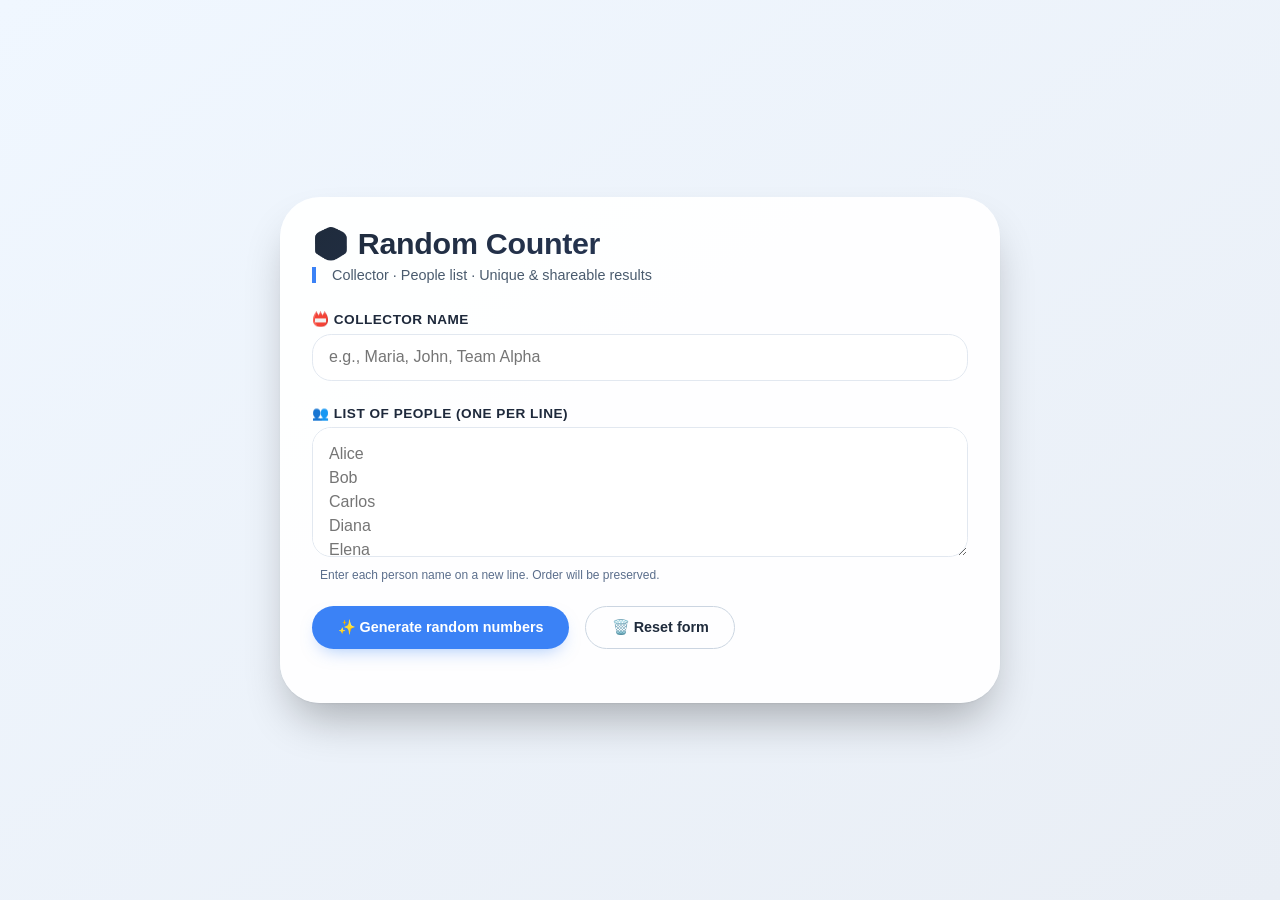
==== index.html @ 23230b96 "Number Allocator" ====
<!DOCTYPE html>
<html lang="en">
<head>
    <meta charset="UTF-8">
    <meta name="viewport" content="width=device-width, initial-scale=1.0, user-scalable=yes">
    <title>Random Counter · Unique Collector Draw</title>
    <style>
        * {
            box-sizing: border-box;
            margin: 0;
            padding: 0;
        }

        body {
            background: linear-gradient(145deg, #f0f7ff 0%, #e9eef5 100%);
            font-family: 'Segoe UI', Roboto, 'Helvetica Neue', sans-serif;
            min-height: 100vh;
            display: flex;
            justify-content: center;
            align-items: center;
            padding: 1.5rem;
        }

        /* main card container */
        .app-card {
            max-width: 720px;
            width: 100%;
            background: rgba(255,255,255,0.92);
            backdrop-filter: blur(0px);
            border-radius: 2.5rem;
            box-shadow: 0 25px 45px -12px rgba(0,0,0,0.3), 0 1px 2px rgba(0,0,0,0.05);
            overflow: hidden;
            transition: all 0.2s ease;
        }

        .inner {
            padding: 1.8rem 2rem 2.2rem;
        }

        h1 {
            font-size: 1.9rem;
            font-weight: 700;
            background: linear-gradient(135deg, #1f2b3c, #2c3e66);
            background-clip: text;
            -webkit-background-clip: text;
            color: transparent;
            letter-spacing: -0.3px;
            margin-bottom: 0.3rem;
        }

        .sub {
            color: #4a5b6e;
            border-left: 4px solid #3b82f6;
            padding-left: 1rem;
            margin-top: 0.2rem;
            margin-bottom: 1.8rem;
            font-weight: 450;
            font-size: 0.9rem;
        }

        /* form groups */
        .field-group {
            margin-bottom: 1.5rem;
        }

        label {
            display: block;
            font-weight: 600;
            font-size: 0.85rem;
            text-transform: uppercase;
            letter-spacing: 0.5px;
            color: #1e293b;
            margin-bottom: 0.4rem;
        }

        input, textarea {
            width: 100%;
            padding: 0.85rem 1rem;
            font-size: 1rem;
            border: 1.5px solid #e2e8f0;
            border-radius: 1.2rem;
            background: white;
            transition: 0.2s;
            font-family: inherit;
            outline: none;
            resize: vertical;
        }

        input:focus, textarea:focus {
            border-color: #3b82f6;
            box-shadow: 0 0 0 3px rgba(59,130,246,0.2);
        }

        textarea {
            min-height: 130px;
            line-height: 1.5;
        }

        .helper {
            font-size: 0.75rem;
            color: #5b6e8c;
            margin-top: 0.4rem;
            margin-left: 0.5rem;
        }

        .button-row {
            display: flex;
            flex-wrap: wrap;
            gap: 1rem;
            margin: 1.5rem 0 1.2rem;
        }

        button {
            background: #1e293b;
            border: none;
            padding: 0.75rem 1.6rem;
            border-radius: 2rem;
            font-weight: 600;
            font-size: 0.9rem;
            color: white;
            cursor: pointer;
            transition: 0.2s;
            box-shadow: 0 2px 5px rgba(0,0,0,0.1);
            display: inline-flex;
            align-items: center;
            gap: 8px;
        }

        button.primary {
            background: #3b82f6;
            box-shadow: 0 8px 18px -8px #3b82f680;
        }

        button.primary:hover {
            background: #2563eb;
            transform: translateY(-2px);
        }

        button.secondary {
            background: #475569;
        }
        button.secondary:hover {
            background: #334155;
        }
        button.outline {
            background: transparent;
            border: 1.5px solid #cbd5e1;
            color: #1f2b3c;
            box-shadow: none;
        }
        button.outline:hover {
            background: #f1f5f9;
            border-color: #3b82f6;
        }

        /* result / table area */
        .result-card {
            background: #f8fafc;
            border-radius: 1.5rem;
            margin-top: 1.5rem;
            padding: 1.2rem;
            border: 1px solid #e9edf2;
        }

        .result-header {
            display: flex;
            justify-content: space-between;
            align-items: baseline;
            flex-wrap: wrap;
            margin-bottom: 1rem;
            border-bottom: 1px dashed #cbd5e1;
            padding-bottom: 0.6rem;
        }

        .badge {
            background: #e6f0ff;
            color: #1e4b8f;
            padding: 0.2rem 0.8rem;
            border-radius: 2rem;
            font-size: 0.75rem;
            font-weight: 600;
        }

        .link-area {
            margin-top: 1rem;
            background: #ffffffdd;
            padding: 0.5rem 0.8rem;
            border-radius: 1rem;
            font-size: 0.8rem;
            word-break: break-all;
            display: flex;
            align-items: center;
            gap: 12px;
            flex-wrap: wrap;
        }
        .link-area code {
            background: #eef2ff;
            padding: 0.3rem 0.6rem;
            border-radius: 40px;
            font-family: monospace;
            font-size: 0.75rem;
            flex: 1;
            overflow-x: auto;
        }
        .copy-btn {
            background: none;
            border: none;
            font-size: 1.2rem;
            cursor: pointer;
            padding: 0 8px;
            color: #3b82f6;
        }
        table {
            width: 100%;
            border-collapse: collapse;
            font-size: 0.9rem;
        }
        th, td {
            text-align: left;
            padding: 0.65rem 0.3rem;
            border-bottom: 1px solid #e2e8f0;
        }
        th {
            font-weight: 600;
            color: #334155;
        }
        .random-number {
            font-weight: 700;
            font-family: monospace;
            font-size: 1.1rem;
            color: #0f3b6f;
        }
        .empty-state {
            text-align: center;
            padding: 2rem;
            color: #5a6e8a;
        }
        .footer-note {
            font-size: 0.7rem;
            text-align: center;
            margin-top: 1.2rem;
            color: #6c7f9c;
        }
        @media (max-width: 550px) {
            .inner { padding: 1.2rem; }
            button { padding: 0.6rem 1.2rem; }
        }
    </style>
</head>
<body>
<div class="app-card" id="appRoot">
    <div class="inner">
        <h1>🎲 Random Counter</h1>
        <div class="sub">Collector · People list · Unique & shareable results</div>

        <!-- collector name input -->
        <div class="field-group">
            <label>📛 Collector name</label>
            <input type="text" id="collectorName" placeholder="e.g., Maria, John, Team Alpha" autocomplete="off">
        </div>

        <!-- people list (one per line) -->
        <div class="field-group">
            <label>👥 List of people (one per line)</label>
            <textarea id="peopleList" placeholder="Alice&#10;Bob&#10;Carlos&#10;Diana&#10;Elena"></textarea>
            <div class="helper">Enter each person name on a new line. Order will be preserved.</div>
        </div>

        <div class="button-row">
            <button id="generateBtn" class="primary">✨ Generate random numbers</button>
            <button id="resetBtn" class="outline">🗑️ Reset form</button>
        </div>

        <!-- dynamic result panel (shows after generation or load) -->
        <div id="resultPanel" class="result-card" style="display: none;">
            <div class="result-header">
                <span><strong>🎲 Random Counter Results</strong></span>
                <span class="badge" id="maxCountDisplay">max: --</span>
            </div>
            <div id="peopleTableContainer">
                <!-- table will be injected -->
            </div>
            <div id="uniqueLinkContainer" class="link-area">
                <!-- dynamic link & copy -->
            </div>
            <div class="footer-note">
                🔒 Each draw uses unique random seeds. Stored permanently with this link.
            </div>
        </div>
    </div>
</div>

<script>
    (function(){
        // ---------- STORAGE KEY & HELPERS ----------
        // We use localStorage to keep the mapping: shortId -> full data snapshot
        // And we also keep current active session id for linking.

        // Storage structure:
        // "randcounter_sessions": { [sessionId]: { collector, peopleArray, numbersArray, createdAt, totalPeople } }
        // Additionally we maintain "randcounter_currentId" to optionally restore last generated session on load? But better:
        // On page load, check url hash OR query param ?id=xxx. 
        // If id present and valid -> load that session and display (read-only mode but can regenerate new from same list? we'll allow regenerate fresh? Actually we want to preserve but user can still generate new numbers for same people? We'll implement: load session data into form fields, then if user clicks generate again it creates new session with fresh random numbers and stores new ID.
        // This fits "unique link" behaviour: each stored snapshot has unique ID.

        const STORAGE_KEY = "randcounter_sessions";
        
        // Helper: load all sessions
        function loadSessions() {
            const raw = localStorage.getItem(STORAGE_KEY);
            if(!raw) return {};
            try {
                return JSON.parse(raw);
            } catch(e) { return {}; }
        }

        function saveSessions(sessions) {
            localStorage.setItem(STORAGE_KEY, JSON.stringify(sessions));
        }

        // generate a short unique id (8 chars alphanum, enough for demo)
        function generateShortId() {
            return Math.random().toString(36).substring(2, 10) + Date.now().toString(36);
        }

        // store a new session: collector, peopleArray (list of names), numbersArray (generated based on maxPeople)
        // returns sessionId
        function storeSession(collector, peopleArray, numbersArray) {
            const sessions = loadSessions();
            const sessionId = generateShortId();
            const totalPeople = peopleArray.length;
            sessions[sessionId] = {
                collector: collector,
                people: peopleArray,
                numbers: numbersArray,
                totalPeople: totalPeople,
                createdAt: Date.now()
            };
            saveSessions(sessions);
            return sessionId;
        }

        // update existing session (if needed, but we'll rather create new on regen)
        // However we also want to allow "re-generation" based on same people list? new session new link.
        
        // get session by id
        function getSession(id) {
            const sessions = loadSessions();
            return sessions[id] || null;
        }

        // generate random numbers for N people (max number = N, each gets 1..N unique? No spec says "random number for all of them based of the maximum number of people". 
        // Interpretation: for each person we assign a random integer between 1 and totalPeople (inclusive). Could have duplicates unless unique required? The wording "random counter" often means each gets distinct random number like shuffle. But original: "We create random number for all of them based of the maximum number of people" — could be each gets random from 1 to max, may repeat. For clarity and fair distinct assignment (like drawing numbers) many users expect each person gets a unique random number (a permutation). We'll implement distinct random assignment (1..N shuffled) because it's classic "random counter" and more meaningful for drawing. 
        // Implementation: generate array [1,2,...,total] then Fisher-Yates shuffle, then assign in same order as people list.
        function generateDistinctRandomNumbers(totalPeople) {
            if(totalPeople === 0) return [];
            const arr = Array.from({length: totalPeople}, (_, i) => i+1);
            // shuffle
            for(let i = arr.length - 1; i > 0; i--) {
                const j = Math.floor(Math.random() * (i + 1));
                [arr[i], arr[j]] = [arr[j], arr[i]];
            }
            return arr;
        }

        // render the result table + link + collector info
        function renderResultPanel(collectorName, peopleArray, numbersArray, sessionId) {
            const panel = document.getElementById('resultPanel');
            const tableContainer = document.getElementById('peopleTableContainer');
            const maxCountSpan = document.getElementById('maxCountDisplay');
            const linkContainer = document.getElementById('uniqueLinkContainer');
            
            if(!peopleArray.length) {
                tableContainer.innerHTML = '<div class="empty-state">⚠️ No people in list. Add at least one person.</div>';
                maxCountSpan.innerText = 'max: 0';
                linkContainer.innerHTML = '';
                panel.style.display = 'block';
                return;
            }
            
            const maxNum = peopleArray.length;
            maxCountSpan.innerText = `max: ${maxNum}  |  collector: ${escapeHtml(collectorName || '—')}`;
            
            // build table
            let html = `<table>
                        <thead>
                            <tr><th>#</th><th>Person name</th><th>🎲 Random number</th></tr>
                        </thead>
                        <tbody>`;
            for(let i=0; i<peopleArray.length; i++) {
                const person = peopleArray[i];
                const randVal = numbersArray[i];
                html += `<tr>
                            <td>${i+1}</td>
                            <td>${escapeHtml(person)}</td>
                            <td class="random-number">${randVal}</td>
                         </tr>`;
            }
            html += `</tbody></table>`;
            tableContainer.innerHTML = html;
            
            // build unique link (full url with query param id)
            const baseUrl = window.location.href.split('?')[0].split('#')[0];
            const uniqueUrl = `${baseUrl}?id=${sessionId}`;
            linkContainer.innerHTML = `
                <span style="font-weight:500;">🔗 Unique shareable link:</span>
                <code id="shareLinkText">${escapeHtml(uniqueUrl)}</code>
                <button class="copy-btn" id="copyLinkBtn" title="Copy link">📋</button>
                <span style="font-size:0.7rem; color:#4b6a9b;">(store this link to access results later)</span>
            `;
            // attach copy event
            const copyBtn = document.getElementById('copyLinkBtn');
            if(copyBtn) {
                copyBtn.addEventListener('click', () => {
                    const linkCode = document.getElementById('shareLinkText');
                    if(linkCode) {
                        navigator.clipboard.writeText(uniqueUrl).then(() => {
                            const originalText = copyBtn.innerText;
                            copyBtn.innerText = '✓';
                            setTimeout(() => { copyBtn.innerText = '📋'; }, 1500);
                        }).catch(() => alert("Manual copy: " + uniqueUrl));
                    }
                });
            }
            panel.style.display = 'block';
        }
        
        // simple escape against XSS
        function escapeHtml(str) {
            if(!str) return '';
            return str.replace(/[&<>]/g, function(m) {
                if(m === '&') return '&amp;';
                if(m === '<') return '&lt;';
                if(m === '>') return '&gt;';
                return m;
            }).replace(/[\uD800-\uDBFF][\uDC00-\uDFFF]/g, function(c) {
                return c;
            });
        }
        
        // main generation logic from current input fields
        function generateFromCurrentInput() {
            const collectorInput = document.getElementById('collectorName');
            const peopleTextarea = document.getElementById('peopleList');
            let collector = collectorInput.value.trim();
            const rawPeople = peopleTextarea.value;
            let peopleLines = rawPeople.split(/\r?\n/).filter(line => line.trim().length > 0);
            // remove duplicates? we preserve order as given, but allow duplicates names? possible but okay
            if(peopleLines.length === 0) {
                alert("Please enter at least one person name.");
                return null;
            }
            // clean each name (trim)
            peopleLines = peopleLines.map(p => p.trim());
            if(collector === "") collector = "Anonymous Collector";
            
            const total = peopleLines.length;
            const randomNumbers = generateDistinctRandomNumbers(total);
            // store session
            const sessionId = storeSession(collector, peopleLines, randomNumbers);
            // render result
            renderResultPanel(collector, peopleLines, randomNumbers, sessionId);
            
            // optional: store current session id in url without reload? but we set url after generation to reflect shareability
            // we will update browser history with new id (without full reload)
            const newUrl = `${window.location.href.split('?')[0].split('#')[0]}?id=${sessionId}`;
            window.history.pushState({}, '', newUrl);
            return sessionId;
        }
        
        // load session from id and populate form fields & results (display)
        function loadSessionAndDisplay(sessionId) {
            const session = getSession(sessionId);
            if(!session) {
                console.warn("Session not found", sessionId);
                // fallback: hide panel or show error
                const panel = document.getElementById('resultPanel');
                const tableContainer = document.getElementById('peopleTableContainer');
                if(panel) {
                    tableContainer.innerHTML = '<div class="empty-state">❌ Invalid or expired session link. Please generate new random counter.</div>';
                    document.getElementById('maxCountDisplay').innerText = 'max: --';
                    const linkDiv = document.getElementById('uniqueLinkContainer');
                    if(linkDiv) linkDiv.innerHTML = '';
                    panel.style.display = 'block';
                }
                return false;
            }
            // populate form fields with session data
            const collectorInput = document.getElementById('collectorName');
            const peopleTextarea = document.getElementById('peopleList');
            collectorInput.value = session.collector;
            peopleTextarea.value = session.people.join('\n');
            // render the same numbers from storage
            renderResultPanel(session.collector, session.people, session.numbers, sessionId);
            // also update URL to current id
            const cleanUrl = window.location.href.split('?')[0].split('#')[0];
            const newUrl = `${cleanUrl}?id=${sessionId}`;
            window.history.replaceState({}, '', newUrl);
            return true;
        }
        
        // reset form and clear result panel (but doesn't delete stored sessions, just UI)
        function resetForm() {
            document.getElementById('collectorName').value = '';
            document.getElementById('peopleList').value = '';
            const panel = document.getElementById('resultPanel');
            panel.style.display = 'none';
            // optional: clear url id param but keep same page without id
            const baseUrl = window.location.href.split('?')[0].split('#')[0];
            window.history.replaceState({}, '', baseUrl);
        }
        
        // on page load: check URL id parameter
        function onPageLoad() {
            const urlParams = new URLSearchParams(window.location.search);
            const sessionId = urlParams.get('id');
            if(sessionId && sessionId.length > 0) {
                const success = loadSessionAndDisplay(sessionId);
                if(!success) {
                    // show maybe fallback
                    resetForm();
                }
            } else {
                // nothing loaded, check if there's any default? maybe do nothing, panel hidden.
                document.getElementById('resultPanel').style.display = 'none';
            }
            
            // attach event listeners
            const generateBtn = document.getElementById('generateBtn');
            const resetBtn = document.getElementById('resetBtn');
            
            generateBtn.addEventListener('click', (e) => {
                e.preventDefault();
                generateFromCurrentInput();
            });
            
            resetBtn.addEventListener('click', (e) => {
                e.preventDefault();
                resetForm();
            });
            
            // Optional: if someone manually modifies people list and wants to generate fresh, button works.
        }
        
        // Expose for potential debugging no needed.
        onPageLoad();
    })();
</script>
</body>
</html>
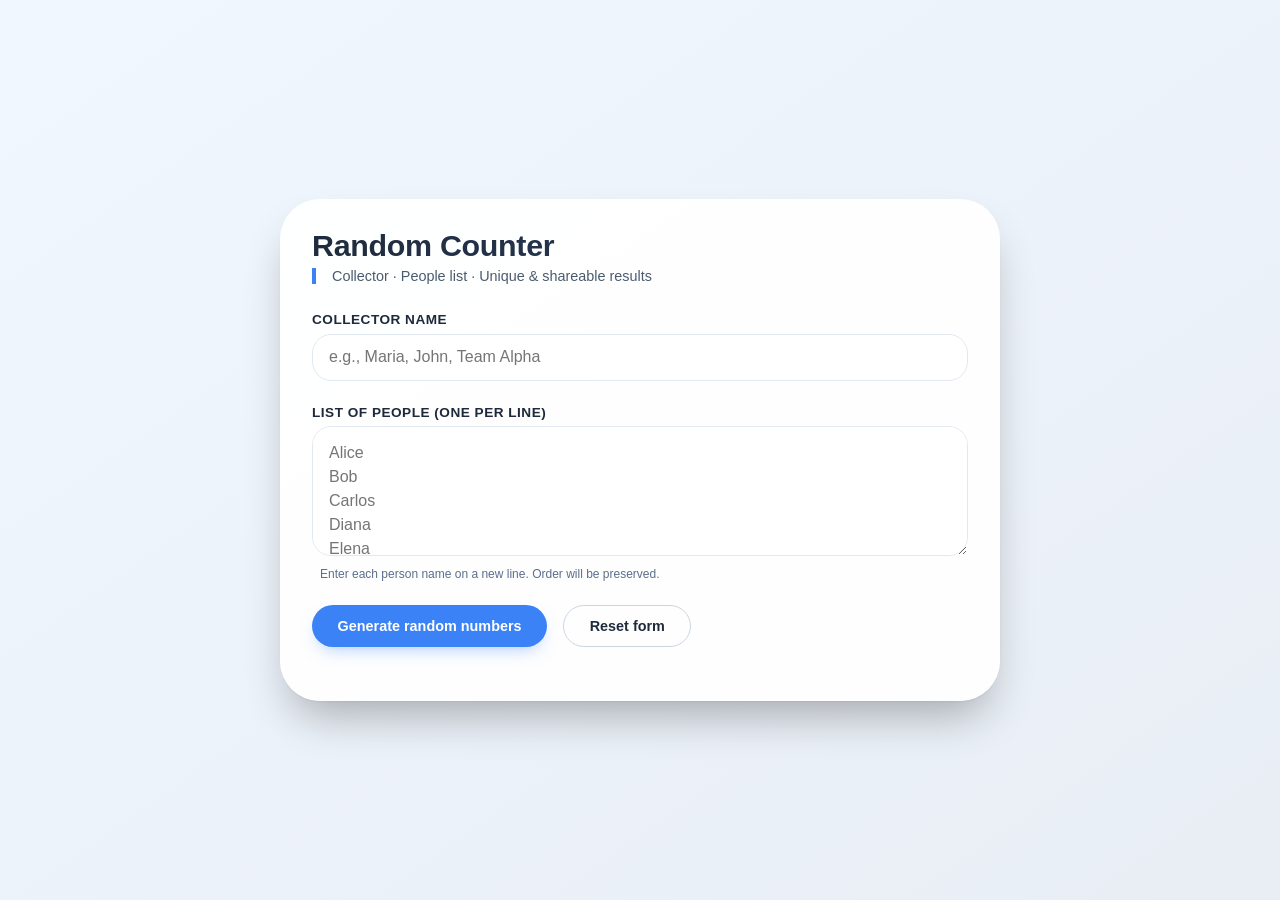
==== commit c418ac5b: "offline and online" ====
--- a/index.html
+++ b/index.html
@@ -1,550 +1,615 @@
-<!DOCTYPE html>
+<!doctype html>
 <html lang="en">
-<head>
-    <meta charset="UTF-8">
-    <meta name="viewport" content="width=device-width, initial-scale=1.0, user-scalable=yes">
-    <title>Random Counter · Unique Collector Draw</title>
-    <style>
-        * {
-            box-sizing: border-box;
-            margin: 0;
-            padding: 0;
-        }
-
-        body {
-            background: linear-gradient(145deg, #f0f7ff 0%, #e9eef5 100%);
-            font-family: 'Segoe UI', Roboto, 'Helvetica Neue', sans-serif;
-            min-height: 100vh;
-            display: flex;
-            justify-content: center;
-            align-items: center;
-            padding: 1.5rem;
-        }
-
-        /* main card container */
-        .app-card {
-            max-width: 720px;
-            width: 100%;
-            background: rgba(255,255,255,0.92);
-            backdrop-filter: blur(0px);
-            border-radius: 2.5rem;
-            box-shadow: 0 25px 45px -12px rgba(0,0,0,0.3), 0 1px 2px rgba(0,0,0,0.05);
-            overflow: hidden;
-            transition: all 0.2s ease;
-        }
-
-        .inner {
-            padding: 1.8rem 2rem 2.2rem;
-        }
-
-        h1 {
-            font-size: 1.9rem;
-            font-weight: 700;
-            background: linear-gradient(135deg, #1f2b3c, #2c3e66);
-            background-clip: text;
-            -webkit-background-clip: text;
-            color: transparent;
-            letter-spacing: -0.3px;
-            margin-bottom: 0.3rem;
-        }
-
-        .sub {
-            color: #4a5b6e;
-            border-left: 4px solid #3b82f6;
-            padding-left: 1rem;
-            margin-top: 0.2rem;
-            margin-bottom: 1.8rem;
-            font-weight: 450;
-            font-size: 0.9rem;
-        }
-
-        /* form groups */
-        .field-group {
-            margin-bottom: 1.5rem;
-        }
-
-        label {
-            display: block;
-            font-weight: 600;
-            font-size: 0.85rem;
-            text-transform: uppercase;
-            letter-spacing: 0.5px;
-            color: #1e293b;
-            margin-bottom: 0.4rem;
-        }
-
-        input, textarea {
-            width: 100%;
-            padding: 0.85rem 1rem;
-            font-size: 1rem;
-            border: 1.5px solid #e2e8f0;
-            border-radius: 1.2rem;
-            background: white;
-            transition: 0.2s;
-            font-family: inherit;
-            outline: none;
-            resize: vertical;
-        }
-
-        input:focus, textarea:focus {
-            border-color: #3b82f6;
-            box-shadow: 0 0 0 3px rgba(59,130,246,0.2);
-        }
-
-        textarea {
-            min-height: 130px;
-            line-height: 1.5;
-        }
-
-        .helper {
-            font-size: 0.75rem;
-            color: #5b6e8c;
-            margin-top: 0.4rem;
-            margin-left: 0.5rem;
-        }
-
-        .button-row {
-            display: flex;
-            flex-wrap: wrap;
-            gap: 1rem;
-            margin: 1.5rem 0 1.2rem;
-        }
-
-        button {
-            background: #1e293b;
-            border: none;
-            padding: 0.75rem 1.6rem;
-            border-radius: 2rem;
-            font-weight: 600;
-            font-size: 0.9rem;
-            color: white;
-            cursor: pointer;
-            transition: 0.2s;
-            box-shadow: 0 2px 5px rgba(0,0,0,0.1);
-            display: inline-flex;
-            align-items: center;
-            gap: 8px;
-        }
-
-        button.primary {
-            background: #3b82f6;
-            box-shadow: 0 8px 18px -8px #3b82f680;
-        }
-
-        button.primary:hover {
-            background: #2563eb;
-            transform: translateY(-2px);
-        }
-
-        button.secondary {
-            background: #475569;
-        }
-        button.secondary:hover {
-            background: #334155;
-        }
-        button.outline {
-            background: transparent;
-            border: 1.5px solid #cbd5e1;
-            color: #1f2b3c;
-            box-shadow: none;
-        }
-        button.outline:hover {
-            background: #f1f5f9;
-            border-color: #3b82f6;
-        }
-
-        /* result / table area */
-        .result-card {
-            background: #f8fafc;
-            border-radius: 1.5rem;
-            margin-top: 1.5rem;
-            padding: 1.2rem;
-            border: 1px solid #e9edf2;
-        }
-
-        .result-header {
-            display: flex;
-            justify-content: space-between;
-            align-items: baseline;
-            flex-wrap: wrap;
-            margin-bottom: 1rem;
-            border-bottom: 1px dashed #cbd5e1;
-            padding-bottom: 0.6rem;
-        }
-
-        .badge {
-            background: #e6f0ff;
-            color: #1e4b8f;
-            padding: 0.2rem 0.8rem;
-            border-radius: 2rem;
-            font-size: 0.75rem;
-            font-weight: 600;
-        }
-
-        .link-area {
-            margin-top: 1rem;
-            background: #ffffffdd;
-            padding: 0.5rem 0.8rem;
-            border-radius: 1rem;
-            font-size: 0.8rem;
-            word-break: break-all;
-            display: flex;
-            align-items: center;
-            gap: 12px;
-            flex-wrap: wrap;
-        }
-        .link-area code {
-            background: #eef2ff;
-            padding: 0.3rem 0.6rem;
-            border-radius: 40px;
-            font-family: monospace;
-            font-size: 0.75rem;
-            flex: 1;
-            overflow-x: auto;
-        }
-        .copy-btn {
-            background: none;
-            border: none;
-            font-size: 1.2rem;
-            cursor: pointer;
-            padding: 0 8px;
-            color: #3b82f6;
-        }
-        table {
-            width: 100%;
-            border-collapse: collapse;
-            font-size: 0.9rem;
-        }
-        th, td {
-            text-align: left;
-            padding: 0.65rem 0.3rem;
-            border-bottom: 1px solid #e2e8f0;
-        }
-        th {
-            font-weight: 600;
-            color: #334155;
-        }
-        .random-number {
-            font-weight: 700;
-            font-family: monospace;
-            font-size: 1.1rem;
-            color: #0f3b6f;
-        }
-        .empty-state {
-            text-align: center;
-            padding: 2rem;
-            color: #5a6e8a;
-        }
-        .footer-note {
-            font-size: 0.7rem;
-            text-align: center;
-            margin-top: 1.2rem;
-            color: #6c7f9c;
-        }
-        @media (max-width: 550px) {
-            .inner { padding: 1.2rem; }
-            button { padding: 0.6rem 1.2rem; }
-        }
-    </style>
-</head>
-<body>
-<div class="app-card" id="appRoot">
-    <div class="inner">
-        <h1>🎲 Random Counter</h1>
-        <div class="sub">Collector · People list · Unique & shareable results</div>
-
-        <!-- collector name input -->
-        <div class="field-group">
-            <label>📛 Collector name</label>
-            <input type="text" id="collectorName" placeholder="e.g., Maria, John, Team Alpha" autocomplete="off">
-        </div>
-
-        <!-- people list (one per line) -->
-        <div class="field-group">
-            <label>👥 List of people (one per line)</label>
-            <textarea id="peopleList" placeholder="Alice&#10;Bob&#10;Carlos&#10;Diana&#10;Elena"></textarea>
-            <div class="helper">Enter each person name on a new line. Order will be preserved.</div>
-        </div>
-
-        <div class="button-row">
-            <button id="generateBtn" class="primary">✨ Generate random numbers</button>
-            <button id="resetBtn" class="outline">🗑️ Reset form</button>
-        </div>
-
-        <!-- dynamic result panel (shows after generation or load) -->
-        <div id="resultPanel" class="result-card" style="display: none;">
-            <div class="result-header">
-                <span><strong>🎲 Random Counter Results</strong></span>
-                <span class="badge" id="maxCountDisplay">max: --</span>
-            </div>
-            <div id="peopleTableContainer">
-                <!-- table will be injected -->
-            </div>
-            <div id="uniqueLinkContainer" class="link-area">
-                <!-- dynamic link & copy -->
-            </div>
-            <div class="footer-note">
-                🔒 Each draw uses unique random seeds. Stored permanently with this link.
-            </div>
-        </div>
-    </div>
-</div>
-
-<script>
-    (function(){
-        // ---------- STORAGE KEY & HELPERS ----------
-        // We use localStorage to keep the mapping: shortId -> full data snapshot
-        // And we also keep current active session id for linking.
-
-        // Storage structure:
-        // "randcounter_sessions": { [sessionId]: { collector, peopleArray, numbersArray, createdAt, totalPeople } }
-        // Additionally we maintain "randcounter_currentId" to optionally restore last generated session on load? But better:
-        // On page load, check url hash OR query param ?id=xxx. 
-        // If id present and valid -> load that session and display (read-only mode but can regenerate new from same list? we'll allow regenerate fresh? Actually we want to preserve but user can still generate new numbers for same people? We'll implement: load session data into form fields, then if user clicks generate again it creates new session with fresh random numbers and stores new ID.
-        // This fits "unique link" behaviour: each stored snapshot has unique ID.
-
-        const STORAGE_KEY = "randcounter_sessions";
-        
-        // Helper: load all sessions
-        function loadSessions() {
-            const raw = localStorage.getItem(STORAGE_KEY);
-            if(!raw) return {};
-            try {
-                return JSON.parse(raw);
-            } catch(e) { return {}; }
-        }
-
-        function saveSessions(sessions) {
-            localStorage.setItem(STORAGE_KEY, JSON.stringify(sessions));
-        }
-
-        // generate a short unique id (8 chars alphanum, enough for demo)
-        function generateShortId() {
-            return Math.random().toString(36).substring(2, 10) + Date.now().toString(36);
-        }
-
-        // store a new session: collector, peopleArray (list of names), numbersArray (generated based on maxPeople)
-        // returns sessionId
-        function storeSession(collector, peopleArray, numbersArray) {
-            const sessions = loadSessions();
-            const sessionId = generateShortId();
-            const totalPeople = peopleArray.length;
-            sessions[sessionId] = {
-                collector: collector,
-                people: peopleArray,
-                numbers: numbersArray,
-                totalPeople: totalPeople,
-                createdAt: Date.now()
-            };
-            saveSessions(sessions);
-            return sessionId;
-        }
-
-        // update existing session (if needed, but we'll rather create new on regen)
-        // However we also want to allow "re-generation" based on same people list? new session new link.
-        
-        // get session by id
-        function getSession(id) {
-            const sessions = loadSessions();
-            return sessions[id] || null;
-        }
-
-        // generate random numbers for N people (max number = N, each gets 1..N unique? No spec says "random number for all of them based of the maximum number of people". 
-        // Interpretation: for each person we assign a random integer between 1 and totalPeople (inclusive). Could have duplicates unless unique required? The wording "random counter" often means each gets distinct random number like shuffle. But original: "We create random number for all of them based of the maximum number of people" — could be each gets random from 1 to max, may repeat. For clarity and fair distinct assignment (like drawing numbers) many users expect each person gets a unique random number (a permutation). We'll implement distinct random assignment (1..N shuffled) because it's classic "random counter" and more meaningful for drawing. 
-        // Implementation: generate array [1,2,...,total] then Fisher-Yates shuffle, then assign in same order as people list.
-        function generateDistinctRandomNumbers(totalPeople) {
-            if(totalPeople === 0) return [];
-            const arr = Array.from({length: totalPeople}, (_, i) => i+1);
-            // shuffle
-            for(let i = arr.length - 1; i > 0; i--) {
-                const j = Math.floor(Math.random() * (i + 1));
-                [arr[i], arr[j]] = [arr[j], arr[i]];
-            }
-            return arr;
-        }
-
-        // render the result table + link + collector info
-        function renderResultPanel(collectorName, peopleArray, numbersArray, sessionId) {
-            const panel = document.getElementById('resultPanel');
-            const tableContainer = document.getElementById('peopleTableContainer');
-            const maxCountSpan = document.getElementById('maxCountDisplay');
-            const linkContainer = document.getElementById('uniqueLinkContainer');
-            
-            if(!peopleArray.length) {
-                tableContainer.innerHTML = '<div class="empty-state">⚠️ No people in list. Add at least one person.</div>';
-                maxCountSpan.innerText = 'max: 0';
-                linkContainer.innerHTML = '';
-                panel.style.display = 'block';
-                return;
-            }
-            
-            const maxNum = peopleArray.length;
-            maxCountSpan.innerText = `max: ${maxNum}  |  collector: ${escapeHtml(collectorName || '—')}`;
-            
-            // build table
-            let html = `<table>
+	<head>
+		<meta charset="UTF-8" />
+		<meta
+			name="viewport"
+			content="width=device-width, initial-scale=1.0, user-scalable=yes" />
+		<title>Random Counter · Unique Collector Draw</title>
+		<style>
+			* {
+				box-sizing: border-box;
+				margin: 0;
+				padding: 0;
+			}
+
+			body {
+				background: linear-gradient(145deg, #f0f7ff 0%, #e9eef5 100%);
+				font-family: "Segoe UI", Roboto, "Helvetica Neue", sans-serif;
+				min-height: 100vh;
+				display: flex;
+				justify-content: center;
+				align-items: center;
+				padding: 1.5rem;
+			}
+
+			/* main card container */
+			.app-card {
+				max-width: 720px;
+				width: 100%;
+				background: rgba(255, 255, 255, 0.92);
+				backdrop-filter: blur(0px);
+				border-radius: 2.5rem;
+				box-shadow:
+					0 25px 45px -12px rgba(0, 0, 0, 0.3),
+					0 1px 2px rgba(0, 0, 0, 0.05);
+				overflow: hidden;
+				transition: all 0.2s ease;
+			}
+
+			.inner {
+				padding: 1.8rem 2rem 2.2rem;
+			}
+
+			h1 {
+				font-size: 1.9rem;
+				font-weight: 700;
+				background: linear-gradient(135deg, #1f2b3c, #2c3e66);
+				background-clip: text;
+				-webkit-background-clip: text;
+				color: transparent;
+				letter-spacing: -0.3px;
+				margin-bottom: 0.3rem;
+			}
+
+			.sub {
+				color: #4a5b6e;
+				border-left: 4px solid #3b82f6;
+				padding-left: 1rem;
+				margin-top: 0.2rem;
+				margin-bottom: 1.8rem;
+				font-weight: 450;
+				font-size: 0.9rem;
+			}
+
+			/* form groups */
+			.field-group {
+				margin-bottom: 1.5rem;
+			}
+
+			label {
+				display: block;
+				font-weight: 600;
+				font-size: 0.85rem;
+				text-transform: uppercase;
+				letter-spacing: 0.5px;
+				color: #1e293b;
+				margin-bottom: 0.4rem;
+			}
+
+			input,
+			textarea {
+				width: 100%;
+				padding: 0.85rem 1rem;
+				font-size: 1rem;
+				border: 1.5px solid #e2e8f0;
+				border-radius: 1.2rem;
+				background: white;
+				transition: 0.2s;
+				font-family: inherit;
+				outline: none;
+				resize: vertical;
+			}
+
+			input:focus,
+			textarea:focus {
+				border-color: #3b82f6;
+				box-shadow: 0 0 0 3px rgba(59, 130, 246, 0.2);
+			}
+
+			textarea {
+				min-height: 130px;
+				line-height: 1.5;
+			}
+
+			.helper {
+				font-size: 0.75rem;
+				color: #5b6e8c;
+				margin-top: 0.4rem;
+				margin-left: 0.5rem;
+			}
+
+			.button-row {
+				display: flex;
+				flex-wrap: wrap;
+				gap: 1rem;
+				margin: 1.5rem 0 1.2rem;
+			}
+
+			button {
+				background: #1e293b;
+				border: none;
+				padding: 0.75rem 1.6rem;
+				border-radius: 2rem;
+				font-weight: 600;
+				font-size: 0.9rem;
+				color: white;
+				cursor: pointer;
+				transition: 0.2s;
+				box-shadow: 0 2px 5px rgba(0, 0, 0, 0.1);
+				display: inline-flex;
+				align-items: center;
+				gap: 8px;
+			}
+
+			button.primary {
+				background: #3b82f6;
+				box-shadow: 0 8px 18px -8px #3b82f680;
+			}
+
+			button.primary:hover {
+				background: #2563eb;
+				transform: translateY(-2px);
+			}
+
+			button.secondary {
+				background: #475569;
+			}
+			button.secondary:hover {
+				background: #334155;
+			}
+			button.outline {
+				background: transparent;
+				border: 1.5px solid #cbd5e1;
+				color: #1f2b3c;
+				box-shadow: none;
+			}
+			button.outline:hover {
+				background: #f1f5f9;
+				border-color: #3b82f6;
+			}
+
+			/* result / table area */
+			.result-card {
+				background: #f8fafc;
+				border-radius: 1.5rem;
+				margin-top: 1.5rem;
+				padding: 1.2rem;
+				border: 1px solid #e9edf2;
+			}
+
+			.result-header {
+				display: flex;
+				justify-content: space-between;
+				align-items: baseline;
+				flex-wrap: wrap;
+				margin-bottom: 1rem;
+				border-bottom: 1px dashed #cbd5e1;
+				padding-bottom: 0.6rem;
+			}
+
+			.badge {
+				background: #e6f0ff;
+				color: #1e4b8f;
+				padding: 0.2rem 0.8rem;
+				border-radius: 2rem;
+				font-size: 0.75rem;
+				font-weight: 600;
+			}
+
+			.link-area {
+				margin-top: 1rem;
+				background: #ffffffdd;
+				padding: 0.5rem 0.8rem;
+				border-radius: 1rem;
+				font-size: 0.8rem;
+				word-break: break-all;
+				display: flex;
+				align-items: center;
+				gap: 12px;
+				flex-wrap: wrap;
+			}
+			.link-area code {
+				background: #eef2ff;
+				padding: 0.3rem 0.6rem;
+				border-radius: 40px;
+				font-family: monospace;
+				font-size: 0.75rem;
+				flex: 1;
+				overflow-x: auto;
+			}
+			.copy-btn {
+				background: none;
+				border: none;
+				font-size: 1.2rem;
+				cursor: pointer;
+				padding: 0 8px;
+				color: #3b82f6;
+			}
+			table {
+				width: 100%;
+				border-collapse: collapse;
+				font-size: 0.9rem;
+			}
+			th,
+			td {
+				text-align: left;
+				padding: 0.65rem 0.3rem;
+				border-bottom: 1px solid #e2e8f0;
+			}
+			th {
+				font-weight: 600;
+				color: #334155;
+			}
+			.random-number {
+				font-weight: 700;
+				font-family: monospace;
+				font-size: 1.1rem;
+				color: #0f3b6f;
+			}
+			.empty-state {
+				text-align: center;
+				padding: 2rem;
+				color: #5a6e8a;
+			}
+			.footer-note {
+				font-size: 0.7rem;
+				text-align: center;
+				margin-top: 1.2rem;
+				color: #6c7f9c;
+			}
+			@media (max-width: 550px) {
+				.inner {
+					padding: 1.2rem;
+				}
+				button {
+					padding: 0.6rem 1.2rem;
+				}
+			}
+		</style>
+	</head>
+	<body>
+		<div class="app-card" id="appRoot">
+			<div class="inner">
+				<h1>Random Counter</h1>
+				<div class="sub">
+					Collector · People list · Unique & shareable results
+				</div>
+
+				<!-- collector name input -->
+				<div class="field-group">
+					<label> Collector name</label>
+					<input
+						type="text"
+						id="collectorName"
+						placeholder="e.g., Maria, John, Team Alpha"
+						autocomplete="off" />
+				</div>
+
+				<!-- people list (one per line) -->
+				<div class="field-group">
+					<label> List of people (one per line)</label>
+					<textarea
+						id="peopleList"
+						placeholder="Alice&#10;Bob&#10;Carlos&#10;Diana&#10;Elena"></textarea>
+					<div class="helper">
+						Enter each person name on a new line. Order will be preserved.
+					</div>
+				</div>
+
+				<div class="button-row">
+					<button id="generateBtn" class="primary">
+						Generate random numbers
+					</button>
+					<button id="resetBtn" class="outline">Reset form</button>
+				</div>
+
+				<!-- dynamic result panel (shows after generation or load) -->
+				<div id="resultPanel" class="result-card" style="display: none">
+					<div class="result-header">
+						<span><strong>Random Counter Results</strong></span>
+						<span class="badge" id="maxCountDisplay">max: --</span>
+					</div>
+					<div id="peopleTableContainer">
+						<!-- table will be injected -->
+					</div>
+					<div id="uniqueLinkContainer" class="link-area">
+						<!-- dynamic link & copy -->
+					</div>
+					<div class="footer-note">
+						🔒 Each draw uses unique random seeds. Stored permanently with this
+						link.
+					</div>
+					<div class="footer-note">
+						For offline user, results are stored in browser's localStorage.
+						Redirect to online storage so you can each share link corresponds of
+						a specific draw to everyone.
+						<a
+							href="./Test/index.html"
+							target="_blank"
+							rel="noopener noreferrer"
+							>View online version</a
+						>
+					</div>
+				</div>
+			</div>
+		</div>
+
+		<script>
+			(function () {
+				// ---------- STORAGE KEY & HELPERS ----------
+				// We use localStorage to keep the mapping: shortId -> full data snapshot
+				// And we also keep current active session id for linking.
+
+				// Storage structure:
+				// "randcounter_sessions": { [sessionId]: { collector, peopleArray, numbersArray, createdAt, totalPeople } }
+				// Additionally we maintain "randcounter_currentId" to optionally restore last generated session on load? But better:
+				// On page load, check url hash OR query param ?id=xxx.
+				// If id present and valid -> load that session and display (read-only mode but can regenerate new from same list? we'll allow regenerate fresh? Actually we want to preserve but user can still generate new numbers for same people? We'll implement: load session data into form fields, then if user clicks generate again it creates new session with fresh random numbers and stores new ID.
+				// This fits "unique link" behaviour: each stored snapshot has unique ID.
+
+				const STORAGE_KEY = "randcounter_sessions";
+
+				// Helper: load all sessions
+				function loadSessions() {
+					const raw = localStorage.getItem(STORAGE_KEY);
+					if (!raw) return {};
+					try {
+						return JSON.parse(raw);
+					} catch (e) {
+						return {};
+					}
+				}
+
+				function saveSessions(sessions) {
+					localStorage.setItem(STORAGE_KEY, JSON.stringify(sessions));
+				}
+
+				// generate a short unique id (8 chars alphanum, enough for demo)
+				function generateShortId() {
+					return (
+						Math.random().toString(36).substring(2, 10) +
+						Date.now().toString(36)
+					);
+				}
+
+				// store a new session: collector, peopleArray (list of names), numbersArray (generated based on maxPeople)
+				// returns sessionId
+				function storeSession(collector, peopleArray, numbersArray) {
+					const sessions = loadSessions();
+					const sessionId = generateShortId();
+					const totalPeople = peopleArray.length;
+					sessions[sessionId] = {
+						collector: collector,
+						people: peopleArray,
+						numbers: numbersArray,
+						totalPeople: totalPeople,
+						createdAt: Date.now(),
+					};
+					saveSessions(sessions);
+					return sessionId;
+				}
+
+				// update existing session (if needed, but we'll rather create new on regen)
+				// However we also want to allow "re-generation" based on same people list? new session new link.
+
+				// get session by id
+				function getSession(id) {
+					const sessions = loadSessions();
+					return sessions[id] || null;
+				}
+
+				// generate random numbers for N people (max number = N, each gets 1..N unique? No spec says "random number for all of them based of the maximum number of people".
+				// Interpretation: for each person we assign a random integer between 1 and totalPeople (inclusive). Could have duplicates unless unique required? The wording "random counter" often means each gets distinct random number like shuffle. But original: "We create random number for all of them based of the maximum number of people" — could be each gets random from 1 to max, may repeat. For clarity and fair distinct assignment (like drawing numbers) many users expect each person gets a unique random number (a permutation). We'll implement distinct random assignment (1..N shuffled) because it's classic "random counter" and more meaningful for drawing.
+				// Implementation: generate array [1,2,...,total] then Fisher-Yates shuffle, then assign in same order as people list.
+				function generateDistinctRandomNumbers(totalPeople) {
+					if (totalPeople === 0) return [];
+					const arr = Array.from({ length: totalPeople }, (_, i) => i + 1);
+					// shuffle
+					for (let i = arr.length - 1; i > 0; i--) {
+						const j = Math.floor(Math.random() * (i + 1));
+						[arr[i], arr[j]] = [arr[j], arr[i]];
+					}
+					return arr;
+				}
+
+				// render the result table + link + collector info
+				function renderResultPanel(
+					collectorName,
+					peopleArray,
+					numbersArray,
+					sessionId,
+				) {
+					const panel = document.getElementById("resultPanel");
+					const tableContainer = document.getElementById(
+						"peopleTableContainer",
+					);
+					const maxCountSpan = document.getElementById("maxCountDisplay");
+					const linkContainer = document.getElementById("uniqueLinkContainer");
+
+					if (!peopleArray.length) {
+						tableContainer.innerHTML =
+							'<div class="empty-state">⚠️ No people in list. Add at least one person.</div>';
+						maxCountSpan.innerText = "max: 0";
+						linkContainer.innerHTML = "";
+						panel.style.display = "block";
+						return;
+					}
+
+					const maxNum = peopleArray.length;
+					maxCountSpan.innerText = `max: ${maxNum}  |  collector: ${escapeHtml(collectorName || "—")}`;
+
+					// build table
+					let html = `<table>
                         <thead>
                             <tr><th>#</th><th>Person name</th><th>🎲 Random number</th></tr>
                         </thead>
                         <tbody>`;
-            for(let i=0; i<peopleArray.length; i++) {
-                const person = peopleArray[i];
-                const randVal = numbersArray[i];
-                html += `<tr>
-                            <td>${i+1}</td>
+					for (let i = 0; i < peopleArray.length; i++) {
+						const person = peopleArray[i];
+						const randVal = numbersArray[i];
+						html += `<tr>
+                            <td>${i + 1}</td>
                             <td>${escapeHtml(person)}</td>
                             <td class="random-number">${randVal}</td>
                          </tr>`;
-            }
-            html += `</tbody></table>`;
-            tableContainer.innerHTML = html;
-            
-            // build unique link (full url with query param id)
-            const baseUrl = window.location.href.split('?')[0].split('#')[0];
-            const uniqueUrl = `${baseUrl}?id=${sessionId}`;
-            linkContainer.innerHTML = `
+					}
+					html += `</tbody></table>`;
+					tableContainer.innerHTML = html;
+
+					// build unique link (full url with query param id)
+					const baseUrl = window.location.href.split("?")[0].split("#")[0];
+					const uniqueUrl = `${baseUrl}?id=${sessionId}`;
+					linkContainer.innerHTML = `
                 <span style="font-weight:500;">🔗 Unique shareable link:</span>
                 <code id="shareLinkText">${escapeHtml(uniqueUrl)}</code>
                 <button class="copy-btn" id="copyLinkBtn" title="Copy link">📋</button>
                 <span style="font-size:0.7rem; color:#4b6a9b;">(store this link to access results later)</span>
             `;
-            // attach copy event
-            const copyBtn = document.getElementById('copyLinkBtn');
-            if(copyBtn) {
-                copyBtn.addEventListener('click', () => {
-                    const linkCode = document.getElementById('shareLinkText');
-                    if(linkCode) {
-                        navigator.clipboard.writeText(uniqueUrl).then(() => {
-                            const originalText = copyBtn.innerText;
-                            copyBtn.innerText = '✓';
-                            setTimeout(() => { copyBtn.innerText = '📋'; }, 1500);
-                        }).catch(() => alert("Manual copy: " + uniqueUrl));
-                    }
-                });
-            }
-            panel.style.display = 'block';
-        }
-        
-        // simple escape against XSS
-        function escapeHtml(str) {
-            if(!str) return '';
-            return str.replace(/[&<>]/g, function(m) {
-                if(m === '&') return '&amp;';
-                if(m === '<') return '&lt;';
-                if(m === '>') return '&gt;';
-                return m;
-            }).replace(/[\uD800-\uDBFF][\uDC00-\uDFFF]/g, function(c) {
-                return c;
-            });
-        }
-        
-        // main generation logic from current input fields
-        function generateFromCurrentInput() {
-            const collectorInput = document.getElementById('collectorName');
-            const peopleTextarea = document.getElementById('peopleList');
-            let collector = collectorInput.value.trim();
-            const rawPeople = peopleTextarea.value;
-            let peopleLines = rawPeople.split(/\r?\n/).filter(line => line.trim().length > 0);
-            // remove duplicates? we preserve order as given, but allow duplicates names? possible but okay
-            if(peopleLines.length === 0) {
-                alert("Please enter at least one person name.");
-                return null;
-            }
-            // clean each name (trim)
-            peopleLines = peopleLines.map(p => p.trim());
-            if(collector === "") collector = "Anonymous Collector";
-            
-            const total = peopleLines.length;
-            const randomNumbers = generateDistinctRandomNumbers(total);
-            // store session
-            const sessionId = storeSession(collector, peopleLines, randomNumbers);
-            // render result
-            renderResultPanel(collector, peopleLines, randomNumbers, sessionId);
-            
-            // optional: store current session id in url without reload? but we set url after generation to reflect shareability
-            // we will update browser history with new id (without full reload)
-            const newUrl = `${window.location.href.split('?')[0].split('#')[0]}?id=${sessionId}`;
-            window.history.pushState({}, '', newUrl);
-            return sessionId;
-        }
-        
-        // load session from id and populate form fields & results (display)
-        function loadSessionAndDisplay(sessionId) {
-            const session = getSession(sessionId);
-            if(!session) {
-                console.warn("Session not found", sessionId);
-                // fallback: hide panel or show error
-                const panel = document.getElementById('resultPanel');
-                const tableContainer = document.getElementById('peopleTableContainer');
-                if(panel) {
-                    tableContainer.innerHTML = '<div class="empty-state">❌ Invalid or expired session link. Please generate new random counter.</div>';
-                    document.getElementById('maxCountDisplay').innerText = 'max: --';
-                    const linkDiv = document.getElementById('uniqueLinkContainer');
-                    if(linkDiv) linkDiv.innerHTML = '';
-                    panel.style.display = 'block';
-                }
-                return false;
-            }
-            // populate form fields with session data
-            const collectorInput = document.getElementById('collectorName');
-            const peopleTextarea = document.getElementById('peopleList');
-            collectorInput.value = session.collector;
-            peopleTextarea.value = session.people.join('\n');
-            // render the same numbers from storage
-            renderResultPanel(session.collector, session.people, session.numbers, sessionId);
-            // also update URL to current id
-            const cleanUrl = window.location.href.split('?')[0].split('#')[0];
-            const newUrl = `${cleanUrl}?id=${sessionId}`;
-            window.history.replaceState({}, '', newUrl);
-            return true;
-        }
-        
-        // reset form and clear result panel (but doesn't delete stored sessions, just UI)
-        function resetForm() {
-            document.getElementById('collectorName').value = '';
-            document.getElementById('peopleList').value = '';
-            const panel = document.getElementById('resultPanel');
-            panel.style.display = 'none';
-            // optional: clear url id param but keep same page without id
-            const baseUrl = window.location.href.split('?')[0].split('#')[0];
-            window.history.replaceState({}, '', baseUrl);
-        }
-        
-        // on page load: check URL id parameter
-        function onPageLoad() {
-            const urlParams = new URLSearchParams(window.location.search);
-            const sessionId = urlParams.get('id');
-            if(sessionId && sessionId.length > 0) {
-                const success = loadSessionAndDisplay(sessionId);
-                if(!success) {
-                    // show maybe fallback
-                    resetForm();
-                }
-            } else {
-                // nothing loaded, check if there's any default? maybe do nothing, panel hidden.
-                document.getElementById('resultPanel').style.display = 'none';
-            }
-            
-            // attach event listeners
-            const generateBtn = document.getElementById('generateBtn');
-            const resetBtn = document.getElementById('resetBtn');
-            
-            generateBtn.addEventListener('click', (e) => {
-                e.preventDefault();
-                generateFromCurrentInput();
-            });
-            
-            resetBtn.addEventListener('click', (e) => {
-                e.preventDefault();
-                resetForm();
-            });
-            
-            // Optional: if someone manually modifies people list and wants to generate fresh, button works.
-        }
-        
-        // Expose for potential debugging no needed.
-        onPageLoad();
-    })();
-</script>
-</body>
-</html>+					// attach copy event
+					const copyBtn = document.getElementById("copyLinkBtn");
+					if (copyBtn) {
+						copyBtn.addEventListener("click", () => {
+							const linkCode = document.getElementById("shareLinkText");
+							if (linkCode) {
+								navigator.clipboard
+									.writeText(uniqueUrl)
+									.then(() => {
+										const originalText = copyBtn.innerText;
+										copyBtn.innerText = "✓";
+										setTimeout(() => {
+											copyBtn.innerText = "📋";
+										}, 1500);
+									})
+									.catch(() => alert("Manual copy: " + uniqueUrl));
+							}
+						});
+					}
+					panel.style.display = "block";
+				}
+
+				// simple escape against XSS
+				function escapeHtml(str) {
+					if (!str) return "";
+					return str
+						.replace(/[&<>]/g, function (m) {
+							if (m === "&") return "&amp;";
+							if (m === "<") return "&lt;";
+							if (m === ">") return "&gt;";
+							return m;
+						})
+						.replace(/[\uD800-\uDBFF][\uDC00-\uDFFF]/g, function (c) {
+							return c;
+						});
+				}
+
+				// main generation logic from current input fields
+				function generateFromCurrentInput() {
+					const collectorInput = document.getElementById("collectorName");
+					const peopleTextarea = document.getElementById("peopleList");
+					let collector = collectorInput.value.trim();
+					const rawPeople = peopleTextarea.value;
+					let peopleLines = rawPeople
+						.split(/\r?\n/)
+						.filter((line) => line.trim().length > 0);
+					// remove duplicates? we preserve order as given, but allow duplicates names? possible but okay
+					if (peopleLines.length === 0) {
+						alert("Please enter at least one person name.");
+						return null;
+					}
+					// clean each name (trim)
+					peopleLines = peopleLines.map((p) => p.trim());
+					if (collector === "") collector = "Anonymous Collector";
+
+					const total = peopleLines.length;
+					const randomNumbers = generateDistinctRandomNumbers(total);
+					// store session
+					const sessionId = storeSession(collector, peopleLines, randomNumbers);
+					// render result
+					renderResultPanel(collector, peopleLines, randomNumbers, sessionId);
+
+					// optional: store current session id in url without reload? but we set url after generation to reflect shareability
+					// we will update browser history with new id (without full reload)
+					const newUrl = `${window.location.href.split("?")[0].split("#")[0]}?id=${sessionId}`;
+					window.history.pushState({}, "", newUrl);
+					return sessionId;
+				}
+
+				// load session from id and populate form fields & results (display)
+				function loadSessionAndDisplay(sessionId) {
+					const session = getSession(sessionId);
+					if (!session) {
+						console.warn("Session not found", sessionId);
+						// fallback: hide panel or show error
+						const panel = document.getElementById("resultPanel");
+						const tableContainer = document.getElementById(
+							"peopleTableContainer",
+						);
+						if (panel) {
+							tableContainer.innerHTML =
+								'<div class="empty-state">❌ Invalid or expired session link. Please generate new random counter.</div>';
+							document.getElementById("maxCountDisplay").innerText = "max: --";
+							const linkDiv = document.getElementById("uniqueLinkContainer");
+							if (linkDiv) linkDiv.innerHTML = "";
+							panel.style.display = "block";
+						}
+						return false;
+					}
+					// populate form fields with session data
+					const collectorInput = document.getElementById("collectorName");
+					const peopleTextarea = document.getElementById("peopleList");
+					collectorInput.value = session.collector;
+					peopleTextarea.value = session.people.join("\n");
+					// render the same numbers from storage
+					renderResultPanel(
+						session.collector,
+						session.people,
+						session.numbers,
+						sessionId,
+					);
+					// also update URL to current id
+					const cleanUrl = window.location.href.split("?")[0].split("#")[0];
+					const newUrl = `${cleanUrl}?id=${sessionId}`;
+					window.history.replaceState({}, "", newUrl);
+					return true;
+				}
+
+				// reset form and clear result panel (but doesn't delete stored sessions, just UI)
+				function resetForm() {
+					document.getElementById("collectorName").value = "";
+					document.getElementById("peopleList").value = "";
+					const panel = document.getElementById("resultPanel");
+					panel.style.display = "none";
+					// optional: clear url id param but keep same page without id
+					const baseUrl = window.location.href.split("?")[0].split("#")[0];
+					window.history.replaceState({}, "", baseUrl);
+				}
+
+				// on page load: check URL id parameter
+				function onPageLoad() {
+					const urlParams = new URLSearchParams(window.location.search);
+					const sessionId = urlParams.get("id");
+					if (sessionId && sessionId.length > 0) {
+						const success = loadSessionAndDisplay(sessionId);
+						if (!success) {
+							// show maybe fallback
+							resetForm();
+						}
+					} else {
+						// nothing loaded, check if there's any default? maybe do nothing, panel hidden.
+						document.getElementById("resultPanel").style.display = "none";
+					}
+
+					// attach event listeners
+					const generateBtn = document.getElementById("generateBtn");
+					const resetBtn = document.getElementById("resetBtn");
+
+					generateBtn.addEventListener("click", (e) => {
+						e.preventDefault();
+						generateFromCurrentInput();
+					});
+
+					resetBtn.addEventListener("click", (e) => {
+						e.preventDefault();
+						resetForm();
+					});
+
+					// Optional: if someone manually modifies people list and wants to generate fresh, button works.
+				}
+
+				// Expose for potential debugging no needed.
+				onPageLoad();
+			})();
+		</script>
+	</body>
+</html>
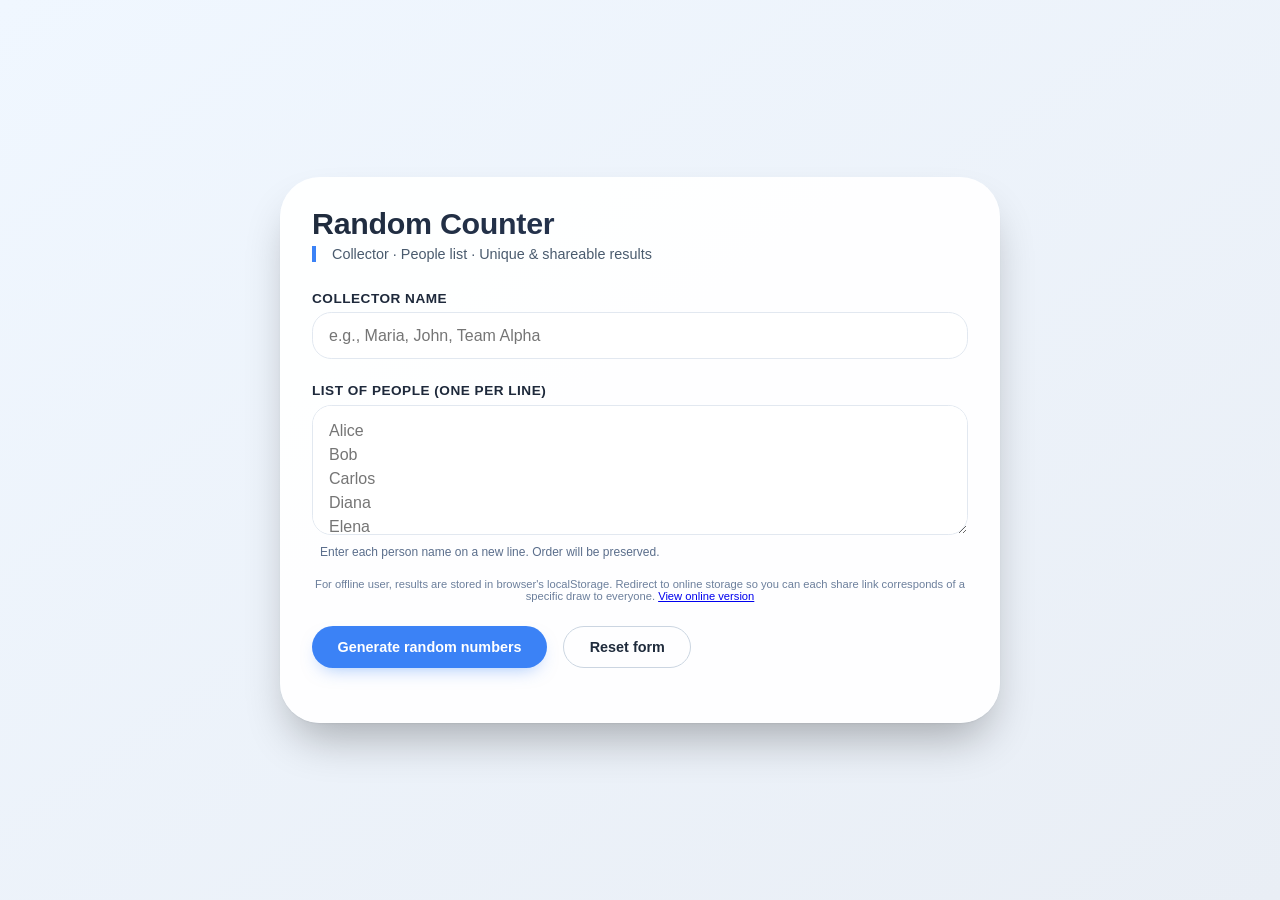
==== commit 754c5f71: "helper" ====
--- a/index.html
+++ b/index.html
@@ -284,6 +284,17 @@
 						placeholder="Alice&#10;Bob&#10;Carlos&#10;Diana&#10;Elena"></textarea>
 					<div class="helper">
 						Enter each person name on a new line. Order will be preserved.
+					</div>
+					<div class="footer-note">
+						For offline user, results are stored in browser's localStorage.
+						Redirect to online storage so you can each share link corresponds of
+						a specific draw to everyone.
+						<a
+							href="./Test/index.html"
+							target="_blank"
+							rel="noopener noreferrer"
+							>View online version</a
+						>
 					</div>
 				</div>
 
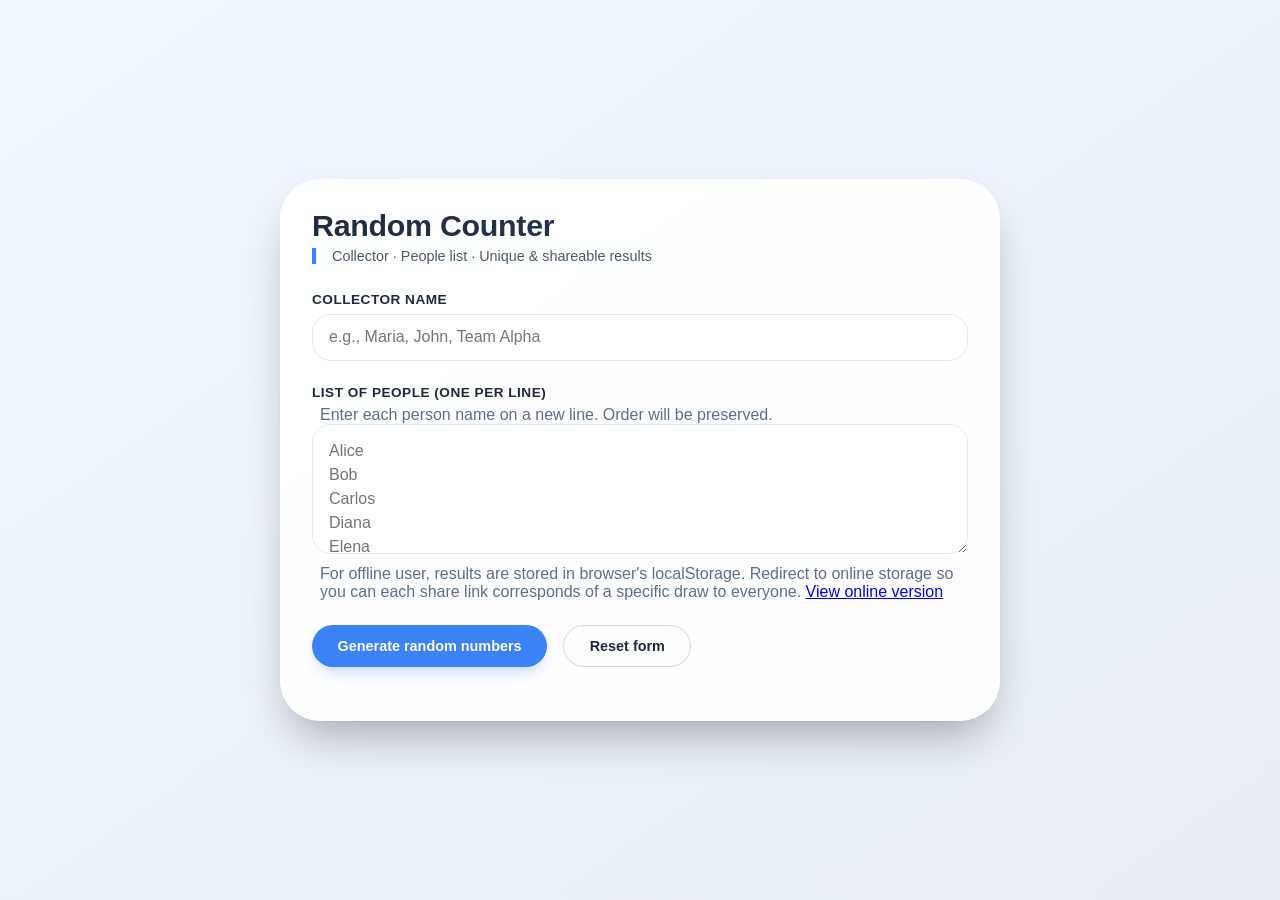
==== commit 135987c0: "helper" ====
--- a/index.html
+++ b/index.html
@@ -103,7 +103,7 @@
 			}
 
 			.helper {
-				font-size: 0.75rem;
+				font-size: 1rem;
 				color: #5b6e8c;
 				margin-top: 0.4rem;
 				margin-left: 0.5rem;
@@ -279,13 +279,13 @@
 				<!-- people list (one per line) -->
 				<div class="field-group">
 					<label> List of people (one per line)</label>
+					<div class="helper">
+						Enter each person name on a new line. Order will be preserved.
+					</div>
 					<textarea
 						id="peopleList"
 						placeholder="Alice&#10;Bob&#10;Carlos&#10;Diana&#10;Elena"></textarea>
 					<div class="helper">
-						Enter each person name on a new line. Order will be preserved.
-					</div>
-					<div class="footer-note">
 						For offline user, results are stored in browser's localStorage.
 						Redirect to online storage so you can each share link corresponds of
 						a specific draw to everyone.
